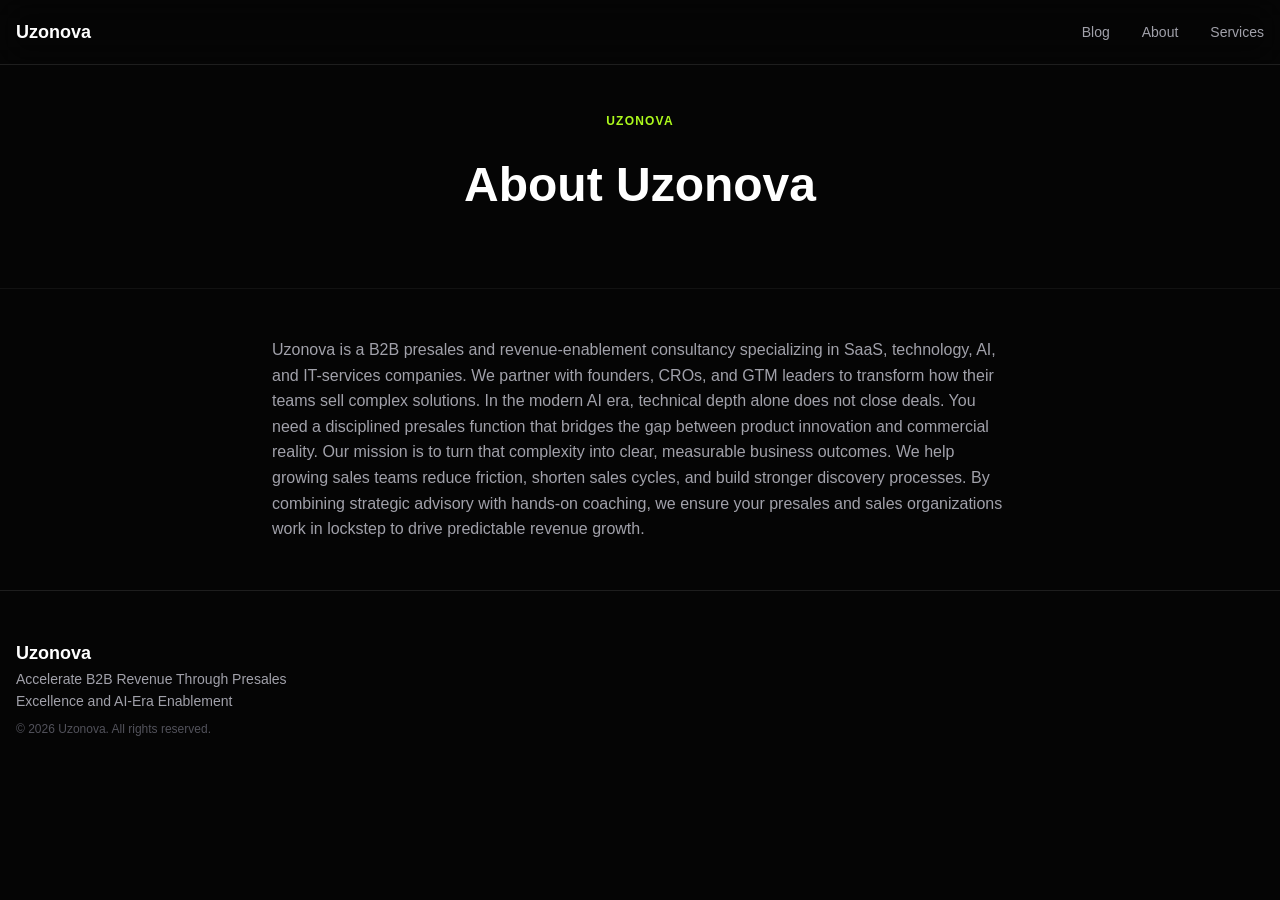
==== docs/about.html @ 7a5f61b4 "base content: ICP-aligned homepage + about + services (reuse uzonova.com brand/tone)" ====
<!DOCTYPE html>
<html lang="en">
<head>
  <meta charset="UTF-8">
  <meta name="viewport" content="width=device-width, initial-scale=1.0">
  <title>About — Uzonova</title>
  <meta name="description" content="Accelerate B2B Revenue Through Presales Excellence and AI-Era Enablement">
  <meta property="og:title" content="About — Uzonova">
  <meta property="og:description" content="Accelerate B2B Revenue Through Presales Excellence and AI-Era Enablement">
  <meta property="og:type" content="website">
  <meta property="og:url" content="https://agentgrow-io.github.io/uzonova/about.html">
  <link rel="canonical" href="https://agentgrow-io.github.io/uzonova/about.html">
  <link rel="stylesheet" href="css/blog.css">
</head>
<body>
  <header class="site-header"><div class="inner">
    <a href="./" class="logo">Uzonova</a>
    <nav><a href="./">Blog</a><a href="about.html">About</a><a href="services.html">Services</a></nav>
  </div></header>
  <section class="hero"><div class="container-narrow"><p class="tag">Uzonova</p><h1>About Uzonova</h1></div></section>
  <section class="container-narrow article-body">
Uzonova is a B2B presales and revenue-enablement consultancy specializing in SaaS, technology, AI, and IT-services companies. We partner with founders, CROs, and GTM leaders to transform how their teams sell complex solutions.

In the modern AI era, technical depth alone does not close deals. You need a disciplined presales function that bridges the gap between product innovation and commercial reality. Our mission is to turn that complexity into clear, measurable business outcomes.

We help growing sales teams reduce friction, shorten sales cycles, and build stronger discovery processes. By combining strategic advisory with hands-on coaching, we ensure your presales and sales organizations work in lockstep to drive predictable revenue growth.
  </section>
  <footer class="site-footer"><div class="inner"><div class="brand">
    <a href="./" class="logo" style="color:var(--white);text-decoration:none;font-weight:700;font-size:1.125rem">Uzonova</a>
    <p>Accelerate B2B Revenue Through Presales Excellence and AI-Era Enablement</p><p class="copy">&copy; <span id="year"></span> Uzonova. All rights reserved.</p>
  </div></div></footer>
  <script>document.getElementById("year").textContent=new Date().getFullYear();</script>
</body></html>
---- docs/css/blog.css ----
/* Blog — Dark Theme */
/* Design tokens */

:root {
  --obsidian: #050505;
  --white: #ffffff;
  --zinc-300: #d4d4d8;
  --zinc-400: #a1a1aa;
  --zinc-500: #71717a;
  --zinc-600: #52525b;
  --lime: #ADFA1D;
  --sky: #38BDF8;
  --purple: #c084fc;
  --amber: #fbbf24;
  --glass-bg: rgba(255,255,255,0.03);
  --glass-border: rgba(255,255,255,0.05);
  --border-subtle: rgba(255,255,255,0.1);
}

*, *::before, *::after { box-sizing: border-box; margin: 0; padding: 0; }

html { -webkit-font-smoothing: antialiased; -moz-osx-font-smoothing: grayscale; }

body {
  font-family: -apple-system, BlinkMacSystemFont, 'Segoe UI', Roboto, 'Helvetica Neue', Arial, sans-serif;
  background: var(--obsidian);
  color: var(--zinc-400);
  line-height: 1.6;
  min-height: 100vh;
}

a { color: var(--sky); text-decoration: none; transition: color 0.2s; }
a:hover { color: var(--white); }

img { max-width: 100%; height: auto; }

/* ── Layout ──────────────────────────────────────────── */

.container {
  max-width: 1280px;
  margin: 0 auto;
  padding: 0 1rem;
}

.container-narrow {
  max-width: 768px;
  margin: 0 auto;
  padding: 0 1rem;
}

/* ── Site Header ─────────────────────────────────────── */

.site-header {
  position: fixed;
  top: 0; left: 0; right: 0;
  z-index: 50;
  border-bottom: 1px solid var(--border-subtle);
  background: rgba(5,5,5,0.8);
  backdrop-filter: blur(16px);
  -webkit-backdrop-filter: blur(16px);
}

.site-header .inner {
  max-width: 1280px;
  margin: 0 auto;
  padding: 0 1rem;
  display: flex;
  align-items: center;
  justify-content: space-between;
  height: 64px;
}

.site-header .logo {
  display: flex;
  align-items: center;
  gap: 0.5rem;
  color: var(--white);
  text-decoration: none;
  font-weight: 700;
  font-size: 1.125rem;
}

.site-header .logo-icon {
  width: 32px; height: 32px;
  background: var(--lime);
  border-radius: 8px;
  display: flex;
  align-items: center;
  justify-content: center;
}

.site-header .logo-icon svg { width: 20px; height: 20px; color: var(--obsidian); }

.site-header nav { display: flex; align-items: center; gap: 2rem; }
.site-header nav a { color: var(--zinc-400); font-size: 0.875rem; }
.site-header nav a:hover { color: var(--white); }

.site-header .cta-btn {
  display: inline-flex;
  align-items: center;
  padding: 0.375rem 1rem;
  background: var(--lime);
  color: var(--obsidian);
  font-weight: 700;
  font-size: 0.875rem;
  border-radius: 6px;
  text-decoration: none;
  transition: opacity 0.2s;
}

.site-header .cta-btn:hover { opacity: 0.9; color: var(--obsidian); }

/* ── Site Footer ─────────────────────────────────────── */

.site-footer {
  border-top: 1px solid var(--border-subtle);
  background: var(--obsidian);
  padding: 3rem 0;
}

.site-footer .inner {
  max-width: 1280px;
  margin: 0 auto;
  padding: 0 1rem;
  display: grid;
  grid-template-columns: 2fr 1fr 1fr;
  gap: 2rem;
}

.site-footer .brand p { font-size: 0.875rem; color: var(--zinc-400); max-width: 280px; line-height: 1.6; }
.site-footer .brand .addr { font-size: 0.75rem; color: var(--zinc-500); margin-top: 1rem; }
.site-footer .brand .copy { font-size: 0.75rem; color: var(--zinc-600); margin-top: 0.5rem; }

.site-footer h3 { font-size: 0.875rem; font-weight: 600; color: var(--white); margin-bottom: 0.75rem; }
.site-footer ul { list-style: none; }
.site-footer ul li { margin-bottom: 0.5rem; }
.site-footer ul a { font-size: 0.875rem; color: var(--zinc-400); }
.site-footer ul a:hover { color: var(--white); }

@media (max-width: 768px) {
  .site-footer .inner { grid-template-columns: 1fr; }
}

/* ── Hero ────────────────────────────────────────────── */

.hero {
  border-bottom: 1px solid var(--glass-border);
  padding: 7rem 1rem 3rem;
  text-align: center;
}

.hero .tag {
  color: var(--lime);
  font-size: 0.75rem;
  font-weight: 600;
  text-transform: uppercase;
  letter-spacing: 0.1em;
  margin-bottom: 1rem;
}

.hero h1 {
  font-size: clamp(2rem, 5vw, 3rem);
  font-weight: 700;
  color: var(--white);
  margin-bottom: 1rem;
}

.hero .subtitle {
  color: var(--zinc-400);
  font-size: 1.125rem;
  max-width: 560px;
  margin: 0 auto;
}

/* ── Category Badges ─────────────────────────────────── */

.badge {
  display: inline-block;
  padding: 0.125rem 0.625rem;
  border-radius: 9999px;
  font-size: 0.75rem;
  font-weight: 500;
  border: 1px solid;
}

.badge-platform    { color: var(--lime);   border-color: rgba(173,250,29,0.3);  background: rgba(173,250,29,0.08); }
.badge-getting-started { color: var(--sky);  border-color: rgba(56,189,248,0.3); background: rgba(56,189,248,0.08); }
.badge-how-to      { color: var(--purple); border-color: rgba(192,132,252,0.3); background: rgba(192,132,252,0.08); }
.badge-strategy    { color: var(--amber);  border-color: rgba(251,191,36,0.3);  background: rgba(251,191,36,0.08); }

/* ── Card Grid ───────────────────────────────────────── */

.card-grid {
  display: grid;
  grid-template-columns: repeat(auto-fill, minmax(340px, 1fr));
  gap: 1.5rem;
  padding: 3rem 0;
}

.card {
  background: var(--glass-bg);
  border: 1px solid var(--glass-border);
  border-radius: 1rem;
  padding: 1.5rem;
  transition: border-color 0.3s, transform 0.2s;
  display: flex;
  flex-direction: column;
}

.card:hover {
  border-color: rgba(255,255,255,0.12);
  transform: translateY(-2px);
}

.card .card-meta {
  display: flex;
  align-items: center;
  gap: 0.75rem;
  margin-top: auto;
  padding-top: 1rem;
  font-size: 0.75rem;
  color: var(--zinc-500);
}

.card h2 {
  color: var(--white);
  font-size: 1.125rem;
  font-weight: 600;
  margin: 0.75rem 0 0.5rem;
  line-height: 1.4;
}

.card h2 a { color: var(--white); }
.card h2 a:hover { color: var(--lime); }

.card .excerpt {
  color: var(--zinc-400);
  font-size: 0.875rem;
  line-height: 1.6;
  flex: 1;
}

/* ── Filter Buttons ──────────────────────────────────── */

.filters {
  display: flex;
  flex-wrap: wrap;
  gap: 0.5rem;
  justify-content: center;
  padding: 2rem 0 0;
}

.filter-btn {
  padding: 0.375rem 1rem;
  border-radius: 9999px;
  font-size: 0.8125rem;
  font-weight: 500;
  border: 1px solid var(--glass-border);
  background: transparent;
  color: var(--zinc-400);
  cursor: pointer;
  transition: all 0.2s;
}

.filter-btn:hover { border-color: rgba(255,255,255,0.15); color: var(--white); }

.filter-btn.active {
  background: var(--lime);
  color: var(--obsidian);
  border-color: var(--lime);
  font-weight: 700;
}

/* ── CTA Section ─────────────────────────────────────── */

.cta-section {
  border-top: 1px solid var(--glass-border);
  padding: 5rem 1rem;
  text-align: center;
}

.cta-section h2 { color: var(--white); font-size: 1.5rem; font-weight: 700; margin-bottom: 0.75rem; }
.cta-section p { color: var(--zinc-400); max-width: 28rem; margin: 0 auto 2rem; }

.btn-lime {
  display: inline-block;
  padding: 0.75rem 2rem;
  background: var(--lime);
  color: var(--obsidian);
  font-weight: 700;
  border-radius: 8px;
  text-decoration: none;
  transition: opacity 0.2s;
}

.btn-lime:hover { opacity: 0.9; color: var(--obsidian); }

.btn-outline {
  display: inline-block;
  padding: 0.75rem 2rem;
  border: 1px solid rgba(173,250,29,0.3);
  color: var(--lime);
  border-radius: 8px;
  text-decoration: none;
  transition: border-color 0.2s;
}

.btn-outline:hover { border-color: rgba(173,250,29,0.6); color: var(--lime); }

/* ── Article Layout ──────────────────────────────────── */

.article-header {
  border-bottom: 1px solid var(--glass-border);
  padding: 7rem 1rem 3rem;
}

.article-header .breadcrumb {
  font-size: 0.875rem;
  color: var(--zinc-500);
  margin-bottom: 1.5rem;
}

.article-header .breadcrumb a { color: var(--zinc-400); }
.article-header .breadcrumb a:hover { color: var(--white); }

.article-header h1 {
  font-size: clamp(1.75rem, 4vw, 2.5rem);
  font-weight: 700;
  color: var(--white);
  margin-bottom: 0.75rem;
  line-height: 1.3;
}

.article-header .excerpt-text {
  color: var(--zinc-400);
  font-size: 1.125rem;
  max-width: 640px;
  line-height: 1.6;
  margin-bottom: 1rem;
}

.article-header .meta {
  display: flex;
  align-items: center;
  gap: 1rem;
  font-size: 0.8125rem;
  color: var(--zinc-500);
}

/* ── Article Body ────────────────────────────────────── */

.article-body {
  padding: 3rem 1rem;
}

.article-body h2 {
  color: var(--white);
  font-size: 1.5rem;
  font-weight: 700;
  margin: 2.5rem 0 1rem;
}

.article-body h3 {
  color: var(--white);
  font-size: 1.25rem;
  font-weight: 600;
  margin: 2rem 0 0.75rem;
}

.article-body p {
  color: var(--zinc-300);
  line-height: 1.8;
  margin-bottom: 1.25rem;
}

.article-body ul {
  list-style: none;
  margin-bottom: 1.25rem;
}

.article-body ul li {
  display: flex;
  gap: 0.75rem;
  margin-bottom: 0.5rem;
  color: var(--zinc-400);
  font-size: 0.9375rem;
  line-height: 1.6;
}

.article-body ul li::before {
  content: '▸';
  color: var(--lime);
  opacity: 0.7;
  flex-shrink: 0;
  margin-top: 0.1em;
}

.article-body .callout {
  background: rgba(173,250,29,0.05);
  border-left: 3px solid var(--lime);
  border-radius: 0 0.5rem 0.5rem 0;
  padding: 1rem 1.25rem;
  margin-bottom: 1.25rem;
  color: var(--zinc-300);
  font-size: 0.9375rem;
  line-height: 1.6;
}

.article-body table {
  width: 100%;
  border-collapse: collapse;
  margin-bottom: 1.25rem;
  font-size: 0.875rem;
}

.article-body thead th {
  text-align: left;
  padding: 0.75rem 1rem;
  color: var(--zinc-400);
  font-weight: 600;
  border-bottom: 1px solid var(--border-subtle);
}

.article-body tbody td {
  padding: 0.75rem 1rem;
  color: var(--zinc-300);
  border-bottom: 1px solid var(--glass-border);
}

.article-body tbody tr:nth-child(even) td {
  background: var(--glass-bg);
}

/* ── Related Posts ────────────────────────────────────── */

.related-posts {
  border-top: 1px solid var(--glass-border);
  padding: 3rem 0;
}

.related-posts h2 {
  color: var(--white);
  font-size: 1.25rem;
  font-weight: 700;
  margin-bottom: 1.5rem;
}

/* ── Guide Steps ─────────────────────────────────────── */

.step-card {
  background: var(--glass-bg);
  border: 1px solid var(--glass-border);
  border-radius: 1rem;
  padding: 1.5rem 2rem;
  margin-bottom: 1.5rem;
}

.step-card .step-header {
  display: flex;
  align-items: flex-start;
  gap: 1rem;
  margin-bottom: 0.75rem;
}

.step-num {
  width: 40px; height: 40px;
  border-radius: 12px;
  background: rgba(173,250,29,0.1);
  border: 1px solid rgba(173,250,29,0.2);
  display: flex;
  align-items: center;
  justify-content: center;
  flex-shrink: 0;
  color: var(--lime);
  font-size: 0.75rem;
  font-weight: 700;
  font-family: monospace;
}

.step-card h2 {
  color: var(--white);
  font-size: 1.125rem;
  font-weight: 700;
  margin: 0;
  display: flex;
  align-items: center;
  gap: 0.5rem;
}

.step-card .step-content {
  color: var(--zinc-300);
  line-height: 1.7;
  margin-bottom: 1rem;
}

.step-card ul {
  list-style: none;
  margin-bottom: 1rem;
}

.step-card ul li {
  display: flex;
  gap: 0.75rem;
  margin-bottom: 0.5rem;
  color: var(--zinc-400);
  font-size: 0.875rem;
  line-height: 1.6;
}

.step-card ul li::before {
  content: '▸';
  color: var(--lime);
  opacity: 0.7;
  flex-shrink: 0;
}

.tip-box {
  background: rgba(173,250,29,0.05);
  border: 1px solid rgba(173,250,29,0.2);
  border-radius: 8px;
  padding: 0.625rem 1rem;
  display: flex;
  gap: 0.5rem;
}

.tip-box .tip-label {
  color: var(--lime);
  font-size: 0.75rem;
  font-weight: 600;
  flex-shrink: 0;
  margin-top: 0.125rem;
}

.tip-box p {
  color: var(--zinc-300);
  font-size: 0.875rem;
  line-height: 1.6;
  margin: 0;
}

.step-link {
  margin-top: 1rem;
}

.step-link a {
  color: var(--lime);
  font-size: 0.875rem;
  font-weight: 500;
}

.step-link a:hover { text-decoration: underline; }

/* ── FAQ ─────────────────────────────────────────────── */

.faq-section {
  border-top: 1px solid var(--glass-border);
  padding: 4rem 0;
}

.faq-section h2 {
  color: var(--white);
  font-size: 1.5rem;
  font-weight: 700;
  text-align: center;
  margin-bottom: 2rem;
}

.faq-item {
  background: var(--glass-bg);
  border: 1px solid var(--glass-border);
  border-radius: 12px;
  padding: 1.25rem;
  margin-bottom: 1rem;
}

.faq-item .faq-q {
  color: var(--white);
  font-weight: 600;
  margin-bottom: 0.5rem;
}

.faq-item .faq-a {
  color: var(--zinc-400);
  font-size: 0.875rem;
  line-height: 1.6;
}

/* ── Structured Data (hidden) ────────────────────────── */

.sr-only {
  position: absolute;
  width: 1px; height: 1px;
  padding: 0; margin: -1px;
  overflow: hidden;
  clip: rect(0,0,0,0);
  white-space: nowrap;
  border-width: 0;
}
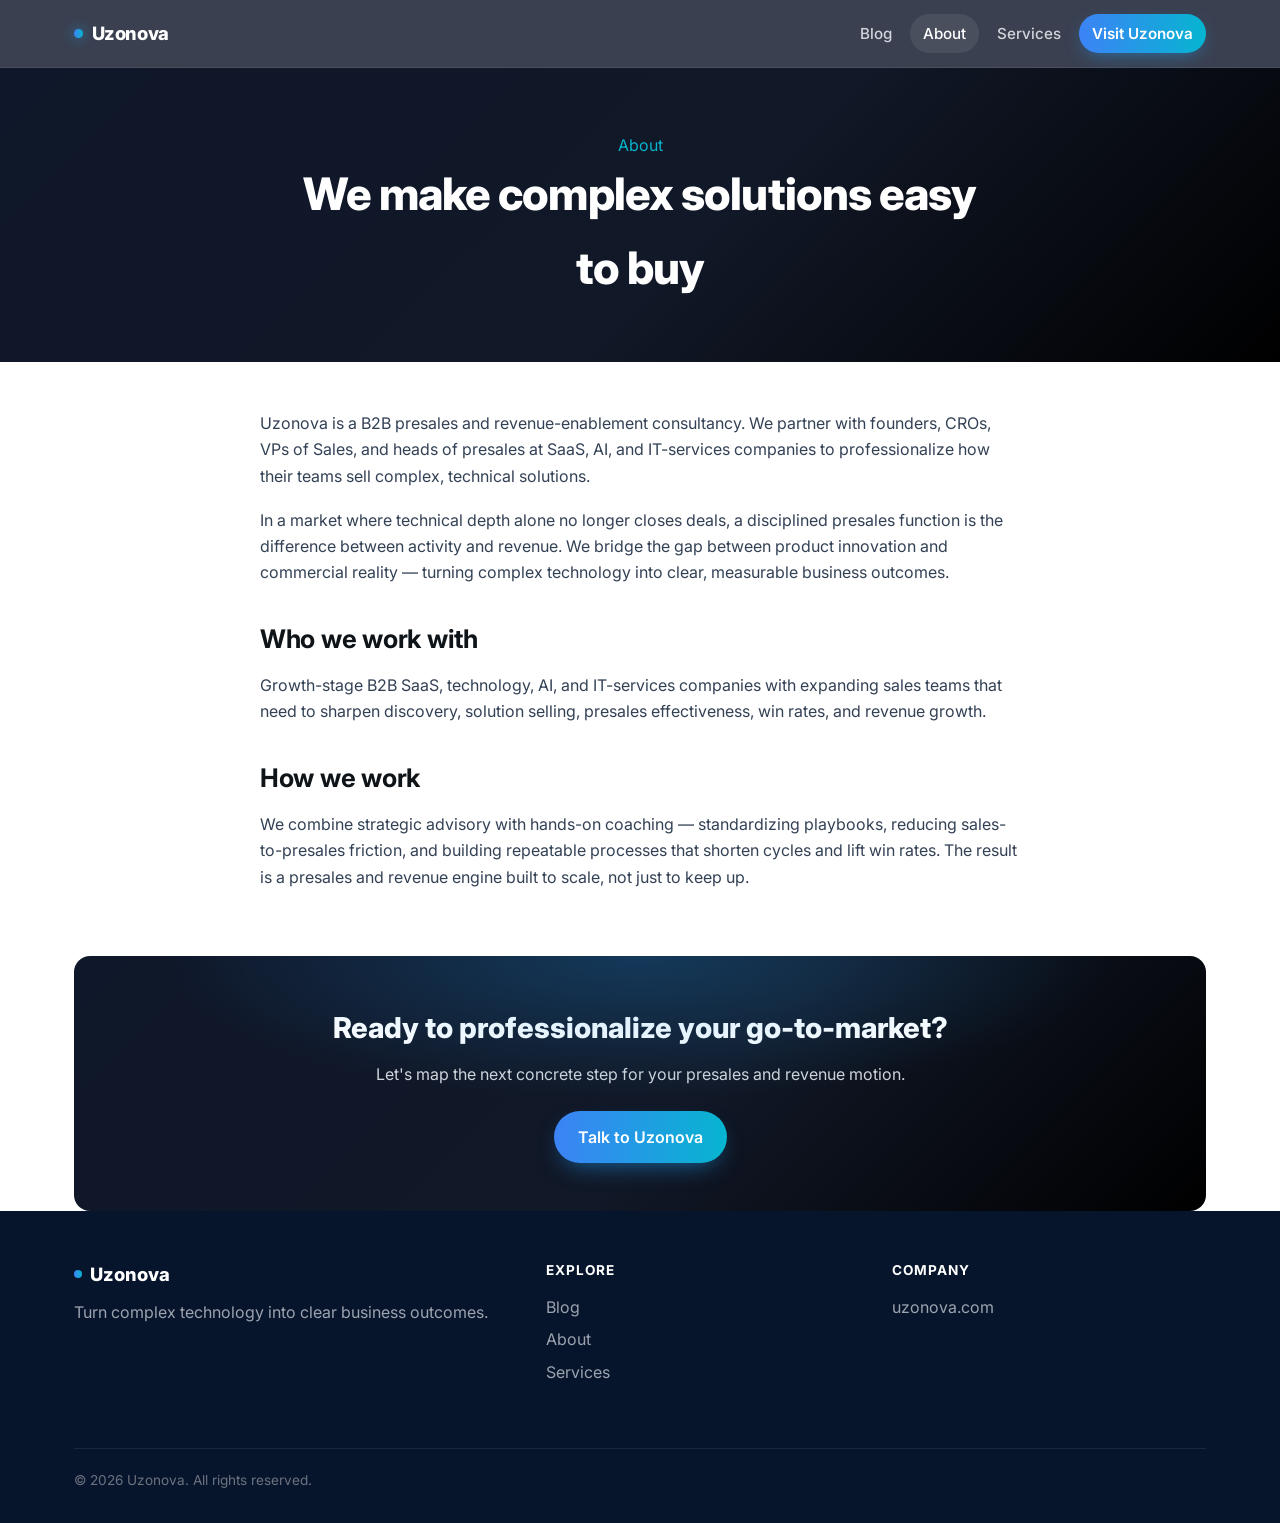
==== commit bb9800cb: "feat(site): premium redesign — uzonova palette, reusable header/footer, scrolling blog index" ====
--- a/docs/about.html
+++ b/docs/about.html
@@ -4,30 +4,42 @@
   <meta charset="UTF-8">
   <meta name="viewport" content="width=device-width, initial-scale=1.0">
   <title>About — Uzonova</title>
-  <meta name="description" content="Accelerate B2B Revenue Through Presales Excellence and AI-Era Enablement">
+  <meta name="description" content="Uzonova is a B2B presales and revenue-enablement consultancy helping SaaS, AI, and technology companies professionalize how they sell complex solutions.">
   <meta property="og:title" content="About — Uzonova">
-  <meta property="og:description" content="Accelerate B2B Revenue Through Presales Excellence and AI-Era Enablement">
+  <meta property="og:description" content="A B2B presales and revenue-enablement consultancy for SaaS, AI, and technology companies.">
   <meta property="og:type" content="website">
   <meta property="og:url" content="https://agentgrow-io.github.io/uzonova/about.html">
   <link rel="canonical" href="https://agentgrow-io.github.io/uzonova/about.html">
   <link rel="stylesheet" href="css/blog.css">
 </head>
 <body>
-  <header class="site-header"><div class="inner">
-    <a href="./" class="logo">Uzonova</a>
-    <nav><a href="./">Blog</a><a href="about.html">About</a><a href="services.html">Services</a></nav>
-  </div></header>
-  <section class="hero"><div class="container-narrow"><p class="tag">Uzonova</p><h1>About Uzonova</h1></div></section>
-  <section class="container-narrow article-body">
-Uzonova is a B2B presales and revenue-enablement consultancy specializing in SaaS, technology, AI, and IT-services companies. We partner with founders, CROs, and GTM leaders to transform how their teams sell complex solutions.
+  <div id="site-header"></div>
 
-In the modern AI era, technical depth alone does not close deals. You need a disciplined presales function that bridges the gap between product innovation and commercial reality. Our mission is to turn that complexity into clear, measurable business outcomes.
+  <section class="page-hero">
+    <div class="container-narrow">
+      <span class="tag">About</span>
+      <h1>We make complex solutions easy to buy</h1>
+    </div>
+  </section>
 
-We help growing sales teams reduce friction, shorten sales cycles, and build stronger discovery processes. By combining strategic advisory with hands-on coaching, we ensure your presales and sales organizations work in lockstep to drive predictable revenue growth.
+  <section class="container-narrow article-body reveal">
+    <p>Uzonova is a B2B presales and revenue-enablement consultancy. We partner with founders, CROs, VPs of Sales, and heads of presales at SaaS, AI, and IT-services companies to professionalize how their teams sell complex, technical solutions.</p>
+    <p>In a market where technical depth alone no longer closes deals, a disciplined presales function is the difference between activity and revenue. We bridge the gap between product innovation and commercial reality — turning complex technology into clear, measurable business outcomes.</p>
+    <h2>Who we work with</h2>
+    <p>Growth-stage B2B SaaS, technology, AI, and IT-services companies with expanding sales teams that need to sharpen discovery, solution selling, presales effectiveness, win rates, and revenue growth.</p>
+    <h2>How we work</h2>
+    <p>We combine strategic advisory with hands-on coaching — standardizing playbooks, reducing sales-to-presales friction, and building repeatable processes that shorten cycles and lift win rates. The result is a presales and revenue engine built to scale, not just to keep up.</p>
   </section>
-  <footer class="site-footer"><div class="inner"><div class="brand">
-    <a href="./" class="logo" style="color:var(--white);text-decoration:none;font-weight:700;font-size:1.125rem">Uzonova</a>
-    <p>Accelerate B2B Revenue Through Presales Excellence and AI-Era Enablement</p><p class="copy">&copy; <span id="year"></span> Uzonova. All rights reserved.</p>
-  </div></div></footer>
-  <script>document.getElementById("year").textContent=new Date().getFullYear();</script>
-</body></html>
+
+  <section class="container">
+    <div class="cta-band reveal">
+      <h2>Ready to professionalize your go-to-market?</h2>
+      <p>Let's map the next concrete step for your presales and revenue motion.</p>
+      <a class="btn-lime" href="https://uzonova.com/" target="_blank" rel="noopener">Talk to Uzonova</a>
+    </div>
+  </section>
+
+  <div id="site-footer"></div>
+  <script src="js/site.js" defer></script>
+</body>
+</html>
--- a/docs/css/blog.css
+++ b/docs/css/blog.css
@@ -1,598 +1,169 @@
-/* Blog — Dark Theme */
-/* Design tokens */
+/* Uzonova blog — premium theme, palette matched to uzonova.com
+   navy #0F172A/#07152C · azure #1E9DF1 · gradient #3C83F6→#06B5D0 · Inter */
+@import url('https://fonts.googleapis.com/css2?family=Inter:wght@400;500;600;700;800&display=swap');
 
 :root {
-  --obsidian: #050505;
-  --white: #ffffff;
-  --zinc-300: #d4d4d8;
-  --zinc-400: #a1a1aa;
-  --zinc-500: #71717a;
-  --zinc-600: #52525b;
-  --lime: #ADFA1D;
-  --sky: #38BDF8;
-  --purple: #c084fc;
-  --amber: #fbbf24;
-  --glass-bg: rgba(255,255,255,0.03);
-  --glass-border: rgba(255,255,255,0.05);
-  --border-subtle: rgba(255,255,255,0.1);
+  --navy:#0F172A; --navy-2:#111827; --navy-deep:#07152C; --black:#000;
+  --ink:#0F1419; --slate-700:#334155; --slate-500:#64748B;
+  --azure:#1E9DF1; --blue:#3C83F6; --cyan:#06B5D0; --teal:#10B77F; --amber:#FAB505;
+  --white:#fff; --gray-50:#F9FAFB; --gray-100:#F3F4F6; --gray-200:#E5E7EB;
+  --gray-300:#D1D5DB; --gray-400:#9CA3AF; --gray-500:#6B7280; --gray-600:#4B5563;
+  --grad:linear-gradient(90deg,var(--blue),var(--cyan));
+  --grad-hero:linear-gradient(135deg,#0F172A 0%,#111827 55%,#000 100%);
+  --radius:16px; --radius-sm:12px; --radius-pill:999px;
+  --shadow:0 10px 30px -12px rgba(15,23,42,.18); --shadow-lg:0 24px 60px -20px rgba(15,23,42,.30);
+  --maxw:1180px; --ease:cubic-bezier(.22,.61,.36,1);
 }
+*,*::before,*::after{box-sizing:border-box;margin:0;padding:0}
+html{-webkit-font-smoothing:antialiased;-moz-osx-font-smoothing:grayscale;scroll-behavior:smooth}
+body{font-family:'Inter',-apple-system,BlinkMacSystemFont,'Segoe UI',Roboto,sans-serif;
+  background:var(--white);color:var(--ink);line-height:1.65;min-height:100vh}
+img{max-width:100%;height:auto;display:block}
+a{color:var(--azure);text-decoration:none;transition:color .2s var(--ease)}
+a:hover{color:var(--blue)}
+.container{max-width:var(--maxw);margin:0 auto;padding:0 1.5rem}
+.container-narrow{max-width:760px;margin:0 auto;padding:0 1.5rem}
+.grad-text{background:var(--grad);-webkit-background-clip:text;background-clip:text;-webkit-text-fill-color:transparent}
 
-*, *::before, *::after { box-sizing: border-box; margin: 0; padding: 0; }
+/* ── Header (glassy sticky; injected by js/site.js) ────────────────── */
+.site-header{position:sticky;top:0;z-index:50;background:rgba(15,23,42,.82);
+  backdrop-filter:saturate(160%) blur(12px);-webkit-backdrop-filter:saturate(160%) blur(12px);
+  border-bottom:1px solid rgba(255,255,255,.08)}
+.site-header .inner{max-width:var(--maxw);margin:0 auto;padding:.85rem 1.5rem;
+  display:flex;align-items:center;justify-content:space-between;gap:1rem}
+.site-header .logo{display:flex;align-items:center;gap:.55rem;font-weight:800;font-size:1.15rem;
+  color:#fff;letter-spacing:-.02em}
+.site-header .logo:hover{color:#fff}
+.site-header .logo .dot{width:.55rem;height:.55rem;border-radius:50%;background:var(--grad);box-shadow:0 0 12px rgba(30,157,241,.7)}
+.site-header nav{display:flex;align-items:center;gap:.35rem}
+.site-header nav a{color:var(--gray-300);font-weight:500;font-size:.95rem;padding:.45rem .8rem;border-radius:var(--radius-pill);transition:all .2s var(--ease)}
+.site-header nav a:hover,.site-header nav a.active{color:#fff;background:rgba(255,255,255,.08)}
+.site-header nav a.cta{background:var(--grad);color:#fff;font-weight:600;box-shadow:0 6px 18px -6px rgba(30,157,241,.6)}
+.site-header nav a.cta:hover{filter:brightness(1.08);color:#fff}
+.nav-toggle{display:none;background:none;border:0;color:#fff;font-size:1.5rem;cursor:pointer}
 
-html { -webkit-font-smoothing: antialiased; -moz-osx-font-smoothing: grayscale; }
+/* ── Hero ──────────────────────────────────────────────────────────── */
+.hero{background:var(--grad-hero);color:#fff;padding:5.5rem 0 6rem;position:relative;overflow:hidden}
+.hero::after{content:"";position:absolute;inset:0;background:
+  radial-gradient(60% 50% at 80% 0%,rgba(30,157,241,.22),transparent 70%),
+  radial-gradient(50% 50% at 0% 100%,rgba(6,181,208,.18),transparent 70%);pointer-events:none}
+.hero .container-narrow{position:relative;z-index:1}
+.hero .tag{display:inline-block;font-size:.8rem;font-weight:600;letter-spacing:.12em;text-transform:uppercase;
+  color:var(--cyan);background:rgba(6,181,208,.12);border:1px solid rgba(6,181,208,.25);
+  padding:.35rem .8rem;border-radius:var(--radius-pill);margin-bottom:1.25rem}
+.hero h1{font-size:clamp(2.2rem,5vw,3.6rem);line-height:1.08;font-weight:800;letter-spacing:-.03em;color:#fff;margin-bottom:1.1rem}
+.hero .subtitle{font-size:clamp(1.05rem,2vw,1.3rem);color:var(--gray-300);max-width:46rem;margin-bottom:2rem}
+.hero-cta{display:flex;gap:.8rem;flex-wrap:wrap}
+.page-hero{background:var(--grad-hero);color:#fff;padding:4rem 0 3.5rem;text-align:center}
+.page-hero .tag{color:var(--cyan)}
+.page-hero h1{font-size:clamp(1.9rem,4vw,2.8rem);font-weight:800;color:#fff;letter-spacing:-.02em}
 
-body {
-  font-family: -apple-system, BlinkMacSystemFont, 'Segoe UI', Roboto, 'Helvetica Neue', Arial, sans-serif;
-  background: var(--obsidian);
-  color: var(--zinc-400);
-  line-height: 1.6;
-  min-height: 100vh;
+/* ── Buttons ───────────────────────────────────────────────────────── */
+.btn-lime,.btn-primary{display:inline-flex;align-items:center;gap:.5rem;background:var(--grad);color:#fff;
+  font-weight:600;padding:.8rem 1.5rem;border-radius:var(--radius-pill);transition:all .2s var(--ease);
+  box-shadow:0 10px 24px -10px rgba(30,157,241,.65)}
+.btn-lime:hover,.btn-primary:hover{color:#fff;filter:brightness(1.08);transform:translateY(-1px)}
+.btn-outline{display:inline-flex;align-items:center;gap:.5rem;color:#fff;font-weight:600;padding:.8rem 1.4rem;
+  border-radius:var(--radius-pill);border:1px solid rgba(255,255,255,.28);transition:all .2s var(--ease)}
+.btn-outline:hover{color:#fff;background:rgba(255,255,255,.1);border-color:rgba(255,255,255,.5)}
+
+/* ── Sections / blocks ─────────────────────────────────────────────── */
+section{padding:4rem 0}
+.section-head{text-align:center;max-width:42rem;margin:0 auto 2.5rem}
+.section-head .eyebrow{font-size:.8rem;font-weight:700;letter-spacing:.12em;text-transform:uppercase;color:var(--azure)}
+.section-head h2{font-size:clamp(1.6rem,3.5vw,2.3rem);font-weight:800;letter-spacing:-.02em;color:var(--ink);margin:.5rem 0}
+.section-head p{color:var(--gray-500);font-size:1.05rem}
+.feature-grid{display:grid;grid-template-columns:repeat(auto-fit,minmax(280px,1fr));gap:1.25rem}
+.feature{background:var(--white);border:1px solid var(--gray-200);border-radius:var(--radius);padding:1.75rem;
+  box-shadow:var(--shadow);transition:transform .25s var(--ease),box-shadow .25s var(--ease)}
+.feature:hover{transform:translateY(-4px);box-shadow:var(--shadow-lg);border-color:rgba(30,157,241,.35)}
+.feature .ic{width:2.75rem;height:2.75rem;border-radius:var(--radius-sm);display:grid;place-items:center;
+  background:linear-gradient(135deg,rgba(60,131,246,.14),rgba(6,181,208,.14));color:var(--azure);font-size:1.3rem;margin-bottom:1rem}
+.feature h3{font-size:1.15rem;font-weight:700;color:var(--ink);margin-bottom:.5rem}
+.feature p{color:var(--gray-500);font-size:.97rem}
+.alt-bg{background:var(--gray-50)}
+
+/* ── Blog index: featured horizontal scroller + grid ───────────────── */
+.blog-section{background:var(--gray-50)}
+.scroller-head{display:flex;align-items:center;justify-content:space-between;gap:1rem;max-width:var(--maxw);margin:0 auto 1.25rem;padding:0 1.5rem}
+.scroller-head h2{font-size:1.5rem;font-weight:800;color:var(--ink);letter-spacing:-.02em}
+.scroller-ctrls{display:flex;gap:.5rem}
+.scroller-ctrls button{width:2.5rem;height:2.5rem;border-radius:50%;border:1px solid var(--gray-200);background:#fff;
+  color:var(--slate-700);font-size:1.1rem;cursor:pointer;display:grid;place-items:center;transition:all .2s var(--ease)}
+.scroller-ctrls button:hover{background:var(--grad);color:#fff;border-color:transparent;box-shadow:var(--shadow)}
+.scroller{display:flex;gap:1.25rem;overflow-x:auto;scroll-snap-type:x mandatory;scroll-behavior:smooth;
+  padding:.5rem 1.5rem 1.5rem;max-width:var(--maxw);margin:0 auto;scrollbar-width:thin}
+.scroller::-webkit-scrollbar{height:8px}
+.scroller::-webkit-scrollbar-thumb{background:var(--gray-300);border-radius:99px}
+.scroller .card{flex:0 0 340px;scroll-snap-align:start}
+.card-grid{display:grid;grid-template-columns:repeat(auto-fill,minmax(320px,1fr));gap:1.5rem}
+.card{background:#fff;border:1px solid var(--gray-200);border-radius:var(--radius);padding:1.5rem;
+  box-shadow:var(--shadow);transition:transform .25s var(--ease),box-shadow .25s var(--ease),border-color .25s var(--ease);
+  display:flex;flex-direction:column;gap:.75rem}
+.card:hover{transform:translateY(-5px);box-shadow:var(--shadow-lg);border-color:rgba(30,157,241,.4)}
+.card h2,.card h3{font-size:1.2rem;font-weight:700;line-height:1.3;color:var(--ink)}
+.card h2 a,.card h3 a{color:var(--ink)}.card h2 a:hover{color:var(--azure)}
+.card .excerpt{color:var(--gray-500);font-size:.95rem;flex:1}
+.card .card-meta{display:flex;gap:.5rem;align-items:center;color:var(--gray-400);font-size:.82rem;margin-top:.25rem}
+.badge{display:inline-block;align-self:flex-start;font-size:.72rem;font-weight:700;letter-spacing:.04em;text-transform:uppercase;
+  padding:.3rem .7rem;border-radius:var(--radius-pill);background:rgba(30,157,241,.1);color:var(--azure)}
+.badge-platform{background:rgba(60,131,246,.12);color:var(--blue)}
+.badge-getting-started{background:rgba(16,183,127,.12);color:var(--teal)}
+.badge-how-to{background:rgba(6,181,208,.12);color:var(--cyan)}
+.badge-strategy{background:rgba(250,181,5,.14);color:#B45309}
+.filters{display:flex;gap:.5rem;flex-wrap:wrap;margin-bottom:1.5rem}
+.filter-btn{border:1px solid var(--gray-200);background:#fff;color:var(--gray-600);font-weight:500;font-size:.88rem;
+  padding:.45rem 1rem;border-radius:var(--radius-pill);cursor:pointer;transition:all .2s var(--ease)}
+.filter-btn:hover{border-color:var(--azure);color:var(--azure)}
+.filter-btn.active{background:var(--grad);color:#fff;border-color:transparent}
+.empty-state{text-align:center;padding:3rem 1rem;color:var(--gray-500)}
+
+/* ── Article (blog post) ───────────────────────────────────────────── */
+.article-header{background:var(--grad-hero);color:#fff;padding:3.5rem 0 2.75rem}
+.article-header .breadcrumb{color:var(--gray-400);font-size:.88rem;margin-bottom:.75rem}
+.article-header .breadcrumb a{color:var(--cyan)}
+.article-header h1{font-size:clamp(1.8rem,4vw,2.6rem);font-weight:800;color:#fff;letter-spacing:-.02em;margin:.5rem 0}
+.article-header .excerpt-text{color:var(--gray-300);font-size:1.1rem;max-width:42rem}
+.article-header .meta{display:flex;gap:.6rem;align-items:center;color:var(--gray-400);font-size:.85rem;margin-top:1rem}
+.article-body{padding:3rem 0}
+.article-body h2{font-size:1.6rem;font-weight:700;color:var(--ink);margin:2rem 0 .75rem;letter-spacing:-.01em}
+.article-body h3{font-size:1.25rem;font-weight:700;color:var(--ink);margin:1.5rem 0 .5rem}
+.article-body p{margin:0 0 1.1rem;color:var(--slate-700)}
+.article-body ul,.article-body ol{margin:0 0 1.1rem 1.25rem;color:var(--slate-700)}
+.article-body li{margin:.4rem 0}
+.article-body blockquote{border-left:3px solid var(--azure);background:var(--gray-50);padding:1rem 1.25rem;
+  margin:1.5rem 0;border-radius:0 var(--radius-sm) var(--radius-sm) 0;color:var(--ink);font-style:italic}
+.article-body a{color:var(--azure);text-decoration:underline;text-underline-offset:2px}
+
+/* ── CTA band ──────────────────────────────────────────────────────── */
+.cta-band{background:var(--grad-hero);color:#fff;text-align:center;border-radius:var(--radius);padding:3rem 1.5rem;position:relative;overflow:hidden}
+.cta-band::after{content:"";position:absolute;inset:0;background:radial-gradient(60% 80% at 50% 0%,rgba(30,157,241,.25),transparent 70%)}
+.cta-band h2{position:relative;font-size:1.8rem;font-weight:800;color:#fff;margin-bottom:.6rem}
+.cta-band p{position:relative;color:var(--gray-300);margin-bottom:1.5rem}
+.cta-band .btn-lime{position:relative}
+
+/* ── Footer (injected by js/site.js) ───────────────────────────────── */
+.site-footer{background:var(--navy-deep);color:var(--gray-400);padding:3rem 0 2rem;margin-top:0}
+.site-footer .inner{max-width:var(--maxw);margin:0 auto;padding:0 1.5rem;
+  display:grid;grid-template-columns:1.4fr 1fr 1fr;gap:2rem}
+.site-footer .logo{display:flex;align-items:center;gap:.5rem;color:#fff;font-weight:800;font-size:1.15rem;margin-bottom:.6rem}
+.site-footer .logo .dot{width:.5rem;height:.5rem;border-radius:50%;background:var(--grad)}
+.site-footer h4{color:#fff;font-size:.85rem;text-transform:uppercase;letter-spacing:.08em;margin-bottom:.75rem}
+.site-footer ul{list-style:none}.site-footer li{margin:.4rem 0}
+.site-footer a{color:var(--gray-400)}.site-footer a:hover{color:#fff}
+.site-footer .copy{grid-column:1/-1;border-top:1px solid rgba(255,255,255,.08);margin-top:1.5rem;padding-top:1.25rem;font-size:.85rem;color:var(--gray-500)}
+
+/* ── Scroll-reveal ─────────────────────────────────────────────────── */
+.reveal{opacity:0;transform:translateY(24px);transition:opacity .6s var(--ease),transform .6s var(--ease)}
+.reveal.in{opacity:1;transform:none}
+@media (prefers-reduced-motion:reduce){.reveal{opacity:1;transform:none;transition:none}html{scroll-behavior:auto}}
+
+/* ── Responsive ────────────────────────────────────────────────────── */
+@media (max-width:820px){
+  .site-header nav{position:absolute;top:100%;left:0;right:0;flex-direction:column;align-items:stretch;
+    background:var(--navy);padding:.5rem;gap:.25rem;display:none;border-bottom:1px solid rgba(255,255,255,.08)}
+  .site-header nav.open{display:flex}
+  .nav-toggle{display:block}
+  .site-footer .inner{grid-template-columns:1fr 1fr}
 }
-
-a { color: var(--sky); text-decoration: none; transition: color 0.2s; }
-a:hover { color: var(--white); }
-
-img { max-width: 100%; height: auto; }
-
-/* ── Layout ──────────────────────────────────────────── */
-
-.container {
-  max-width: 1280px;
-  margin: 0 auto;
-  padding: 0 1rem;
-}
-
-.container-narrow {
-  max-width: 768px;
-  margin: 0 auto;
-  padding: 0 1rem;
-}
-
-/* ── Site Header ─────────────────────────────────────── */
-
-.site-header {
-  position: fixed;
-  top: 0; left: 0; right: 0;
-  z-index: 50;
-  border-bottom: 1px solid var(--border-subtle);
-  background: rgba(5,5,5,0.8);
-  backdrop-filter: blur(16px);
-  -webkit-backdrop-filter: blur(16px);
-}
-
-.site-header .inner {
-  max-width: 1280px;
-  margin: 0 auto;
-  padding: 0 1rem;
-  display: flex;
-  align-items: center;
-  justify-content: space-between;
-  height: 64px;
-}
-
-.site-header .logo {
-  display: flex;
-  align-items: center;
-  gap: 0.5rem;
-  color: var(--white);
-  text-decoration: none;
-  font-weight: 700;
-  font-size: 1.125rem;
-}
-
-.site-header .logo-icon {
-  width: 32px; height: 32px;
-  background: var(--lime);
-  border-radius: 8px;
-  display: flex;
-  align-items: center;
-  justify-content: center;
-}
-
-.site-header .logo-icon svg { width: 20px; height: 20px; color: var(--obsidian); }
-
-.site-header nav { display: flex; align-items: center; gap: 2rem; }
-.site-header nav a { color: var(--zinc-400); font-size: 0.875rem; }
-.site-header nav a:hover { color: var(--white); }
-
-.site-header .cta-btn {
-  display: inline-flex;
-  align-items: center;
-  padding: 0.375rem 1rem;
-  background: var(--lime);
-  color: var(--obsidian);
-  font-weight: 700;
-  font-size: 0.875rem;
-  border-radius: 6px;
-  text-decoration: none;
-  transition: opacity 0.2s;
-}
-
-.site-header .cta-btn:hover { opacity: 0.9; color: var(--obsidian); }
-
-/* ── Site Footer ─────────────────────────────────────── */
-
-.site-footer {
-  border-top: 1px solid var(--border-subtle);
-  background: var(--obsidian);
-  padding: 3rem 0;
-}
-
-.site-footer .inner {
-  max-width: 1280px;
-  margin: 0 auto;
-  padding: 0 1rem;
-  display: grid;
-  grid-template-columns: 2fr 1fr 1fr;
-  gap: 2rem;
-}
-
-.site-footer .brand p { font-size: 0.875rem; color: var(--zinc-400); max-width: 280px; line-height: 1.6; }
-.site-footer .brand .addr { font-size: 0.75rem; color: var(--zinc-500); margin-top: 1rem; }
-.site-footer .brand .copy { font-size: 0.75rem; color: var(--zinc-600); margin-top: 0.5rem; }
-
-.site-footer h3 { font-size: 0.875rem; font-weight: 600; color: var(--white); margin-bottom: 0.75rem; }
-.site-footer ul { list-style: none; }
-.site-footer ul li { margin-bottom: 0.5rem; }
-.site-footer ul a { font-size: 0.875rem; color: var(--zinc-400); }
-.site-footer ul a:hover { color: var(--white); }
-
-@media (max-width: 768px) {
-  .site-footer .inner { grid-template-columns: 1fr; }
-}
-
-/* ── Hero ────────────────────────────────────────────── */
-
-.hero {
-  border-bottom: 1px solid var(--glass-border);
-  padding: 7rem 1rem 3rem;
-  text-align: center;
-}
-
-.hero .tag {
-  color: var(--lime);
-  font-size: 0.75rem;
-  font-weight: 600;
-  text-transform: uppercase;
-  letter-spacing: 0.1em;
-  margin-bottom: 1rem;
-}
-
-.hero h1 {
-  font-size: clamp(2rem, 5vw, 3rem);
-  font-weight: 700;
-  color: var(--white);
-  margin-bottom: 1rem;
-}
-
-.hero .subtitle {
-  color: var(--zinc-400);
-  font-size: 1.125rem;
-  max-width: 560px;
-  margin: 0 auto;
-}
-
-/* ── Category Badges ─────────────────────────────────── */
-
-.badge {
-  display: inline-block;
-  padding: 0.125rem 0.625rem;
-  border-radius: 9999px;
-  font-size: 0.75rem;
-  font-weight: 500;
-  border: 1px solid;
-}
-
-.badge-platform    { color: var(--lime);   border-color: rgba(173,250,29,0.3);  background: rgba(173,250,29,0.08); }
-.badge-getting-started { color: var(--sky);  border-color: rgba(56,189,248,0.3); background: rgba(56,189,248,0.08); }
-.badge-how-to      { color: var(--purple); border-color: rgba(192,132,252,0.3); background: rgba(192,132,252,0.08); }
-.badge-strategy    { color: var(--amber);  border-color: rgba(251,191,36,0.3);  background: rgba(251,191,36,0.08); }
-
-/* ── Card Grid ───────────────────────────────────────── */
-
-.card-grid {
-  display: grid;
-  grid-template-columns: repeat(auto-fill, minmax(340px, 1fr));
-  gap: 1.5rem;
-  padding: 3rem 0;
-}
-
-.card {
-  background: var(--glass-bg);
-  border: 1px solid var(--glass-border);
-  border-radius: 1rem;
-  padding: 1.5rem;
-  transition: border-color 0.3s, transform 0.2s;
-  display: flex;
-  flex-direction: column;
-}
-
-.card:hover {
-  border-color: rgba(255,255,255,0.12);
-  transform: translateY(-2px);
-}
-
-.card .card-meta {
-  display: flex;
-  align-items: center;
-  gap: 0.75rem;
-  margin-top: auto;
-  padding-top: 1rem;
-  font-size: 0.75rem;
-  color: var(--zinc-500);
-}
-
-.card h2 {
-  color: var(--white);
-  font-size: 1.125rem;
-  font-weight: 600;
-  margin: 0.75rem 0 0.5rem;
-  line-height: 1.4;
-}
-
-.card h2 a { color: var(--white); }
-.card h2 a:hover { color: var(--lime); }
-
-.card .excerpt {
-  color: var(--zinc-400);
-  font-size: 0.875rem;
-  line-height: 1.6;
-  flex: 1;
-}
-
-/* ── Filter Buttons ──────────────────────────────────── */
-
-.filters {
-  display: flex;
-  flex-wrap: wrap;
-  gap: 0.5rem;
-  justify-content: center;
-  padding: 2rem 0 0;
-}
-
-.filter-btn {
-  padding: 0.375rem 1rem;
-  border-radius: 9999px;
-  font-size: 0.8125rem;
-  font-weight: 500;
-  border: 1px solid var(--glass-border);
-  background: transparent;
-  color: var(--zinc-400);
-  cursor: pointer;
-  transition: all 0.2s;
-}
-
-.filter-btn:hover { border-color: rgba(255,255,255,0.15); color: var(--white); }
-
-.filter-btn.active {
-  background: var(--lime);
-  color: var(--obsidian);
-  border-color: var(--lime);
-  font-weight: 700;
-}
-
-/* ── CTA Section ─────────────────────────────────────── */
-
-.cta-section {
-  border-top: 1px solid var(--glass-border);
-  padding: 5rem 1rem;
-  text-align: center;
-}
-
-.cta-section h2 { color: var(--white); font-size: 1.5rem; font-weight: 700; margin-bottom: 0.75rem; }
-.cta-section p { color: var(--zinc-400); max-width: 28rem; margin: 0 auto 2rem; }
-
-.btn-lime {
-  display: inline-block;
-  padding: 0.75rem 2rem;
-  background: var(--lime);
-  color: var(--obsidian);
-  font-weight: 700;
-  border-radius: 8px;
-  text-decoration: none;
-  transition: opacity 0.2s;
-}
-
-.btn-lime:hover { opacity: 0.9; color: var(--obsidian); }
-
-.btn-outline {
-  display: inline-block;
-  padding: 0.75rem 2rem;
-  border: 1px solid rgba(173,250,29,0.3);
-  color: var(--lime);
-  border-radius: 8px;
-  text-decoration: none;
-  transition: border-color 0.2s;
-}
-
-.btn-outline:hover { border-color: rgba(173,250,29,0.6); color: var(--lime); }
-
-/* ── Article Layout ──────────────────────────────────── */
-
-.article-header {
-  border-bottom: 1px solid var(--glass-border);
-  padding: 7rem 1rem 3rem;
-}
-
-.article-header .breadcrumb {
-  font-size: 0.875rem;
-  color: var(--zinc-500);
-  margin-bottom: 1.5rem;
-}
-
-.article-header .breadcrumb a { color: var(--zinc-400); }
-.article-header .breadcrumb a:hover { color: var(--white); }
-
-.article-header h1 {
-  font-size: clamp(1.75rem, 4vw, 2.5rem);
-  font-weight: 700;
-  color: var(--white);
-  margin-bottom: 0.75rem;
-  line-height: 1.3;
-}
-
-.article-header .excerpt-text {
-  color: var(--zinc-400);
-  font-size: 1.125rem;
-  max-width: 640px;
-  line-height: 1.6;
-  margin-bottom: 1rem;
-}
-
-.article-header .meta {
-  display: flex;
-  align-items: center;
-  gap: 1rem;
-  font-size: 0.8125rem;
-  color: var(--zinc-500);
-}
-
-/* ── Article Body ────────────────────────────────────── */
-
-.article-body {
-  padding: 3rem 1rem;
-}
-
-.article-body h2 {
-  color: var(--white);
-  font-size: 1.5rem;
-  font-weight: 700;
-  margin: 2.5rem 0 1rem;
-}
-
-.article-body h3 {
-  color: var(--white);
-  font-size: 1.25rem;
-  font-weight: 600;
-  margin: 2rem 0 0.75rem;
-}
-
-.article-body p {
-  color: var(--zinc-300);
-  line-height: 1.8;
-  margin-bottom: 1.25rem;
-}
-
-.article-body ul {
-  list-style: none;
-  margin-bottom: 1.25rem;
-}
-
-.article-body ul li {
-  display: flex;
-  gap: 0.75rem;
-  margin-bottom: 0.5rem;
-  color: var(--zinc-400);
-  font-size: 0.9375rem;
-  line-height: 1.6;
-}
-
-.article-body ul li::before {
-  content: '▸';
-  color: var(--lime);
-  opacity: 0.7;
-  flex-shrink: 0;
-  margin-top: 0.1em;
-}
-
-.article-body .callout {
-  background: rgba(173,250,29,0.05);
-  border-left: 3px solid var(--lime);
-  border-radius: 0 0.5rem 0.5rem 0;
-  padding: 1rem 1.25rem;
-  margin-bottom: 1.25rem;
-  color: var(--zinc-300);
-  font-size: 0.9375rem;
-  line-height: 1.6;
-}
-
-.article-body table {
-  width: 100%;
-  border-collapse: collapse;
-  margin-bottom: 1.25rem;
-  font-size: 0.875rem;
-}
-
-.article-body thead th {
-  text-align: left;
-  padding: 0.75rem 1rem;
-  color: var(--zinc-400);
-  font-weight: 600;
-  border-bottom: 1px solid var(--border-subtle);
-}
-
-.article-body tbody td {
-  padding: 0.75rem 1rem;
-  color: var(--zinc-300);
-  border-bottom: 1px solid var(--glass-border);
-}
-
-.article-body tbody tr:nth-child(even) td {
-  background: var(--glass-bg);
-}
-
-/* ── Related Posts ────────────────────────────────────── */
-
-.related-posts {
-  border-top: 1px solid var(--glass-border);
-  padding: 3rem 0;
-}
-
-.related-posts h2 {
-  color: var(--white);
-  font-size: 1.25rem;
-  font-weight: 700;
-  margin-bottom: 1.5rem;
-}
-
-/* ── Guide Steps ─────────────────────────────────────── */
-
-.step-card {
-  background: var(--glass-bg);
-  border: 1px solid var(--glass-border);
-  border-radius: 1rem;
-  padding: 1.5rem 2rem;
-  margin-bottom: 1.5rem;
-}
-
-.step-card .step-header {
-  display: flex;
-  align-items: flex-start;
-  gap: 1rem;
-  margin-bottom: 0.75rem;
-}
-
-.step-num {
-  width: 40px; height: 40px;
-  border-radius: 12px;
-  background: rgba(173,250,29,0.1);
-  border: 1px solid rgba(173,250,29,0.2);
-  display: flex;
-  align-items: center;
-  justify-content: center;
-  flex-shrink: 0;
-  color: var(--lime);
-  font-size: 0.75rem;
-  font-weight: 700;
-  font-family: monospace;
-}
-
-.step-card h2 {
-  color: var(--white);
-  font-size: 1.125rem;
-  font-weight: 700;
-  margin: 0;
-  display: flex;
-  align-items: center;
-  gap: 0.5rem;
-}
-
-.step-card .step-content {
-  color: var(--zinc-300);
-  line-height: 1.7;
-  margin-bottom: 1rem;
-}
-
-.step-card ul {
-  list-style: none;
-  margin-bottom: 1rem;
-}
-
-.step-card ul li {
-  display: flex;
-  gap: 0.75rem;
-  margin-bottom: 0.5rem;
-  color: var(--zinc-400);
-  font-size: 0.875rem;
-  line-height: 1.6;
-}
-
-.step-card ul li::before {
-  content: '▸';
-  color: var(--lime);
-  opacity: 0.7;
-  flex-shrink: 0;
-}
-
-.tip-box {
-  background: rgba(173,250,29,0.05);
-  border: 1px solid rgba(173,250,29,0.2);
-  border-radius: 8px;
-  padding: 0.625rem 1rem;
-  display: flex;
-  gap: 0.5rem;
-}
-
-.tip-box .tip-label {
-  color: var(--lime);
-  font-size: 0.75rem;
-  font-weight: 600;
-  flex-shrink: 0;
-  margin-top: 0.125rem;
-}
-
-.tip-box p {
-  color: var(--zinc-300);
-  font-size: 0.875rem;
-  line-height: 1.6;
-  margin: 0;
-}
-
-.step-link {
-  margin-top: 1rem;
-}
-
-.step-link a {
-  color: var(--lime);
-  font-size: 0.875rem;
-  font-weight: 500;
-}
-
-.step-link a:hover { text-decoration: underline; }
-
-/* ── FAQ ─────────────────────────────────────────────── */
-
-.faq-section {
-  border-top: 1px solid var(--glass-border);
-  padding: 4rem 0;
-}
-
-.faq-section h2 {
-  color: var(--white);
-  font-size: 1.5rem;
-  font-weight: 700;
-  text-align: center;
-  margin-bottom: 2rem;
-}
-
-.faq-item {
-  background: var(--glass-bg);
-  border: 1px solid var(--glass-border);
-  border-radius: 12px;
-  padding: 1.25rem;
-  margin-bottom: 1rem;
-}
-
-.faq-item .faq-q {
-  color: var(--white);
-  font-weight: 600;
-  margin-bottom: 0.5rem;
-}
-
-.faq-item .faq-a {
-  color: var(--zinc-400);
-  font-size: 0.875rem;
-  line-height: 1.6;
-}
-
-/* ── Structured Data (hidden) ────────────────────────── */
-
-.sr-only {
-  position: absolute;
-  width: 1px; height: 1px;
-  padding: 0; margin: -1px;
-  overflow: hidden;
-  clip: rect(0,0,0,0);
-  white-space: nowrap;
-  border-width: 0;
-}
+@media (max-width:520px){.site-footer .inner{grid-template-columns:1fr}.scroller .card{flex-basis:82vw}}
